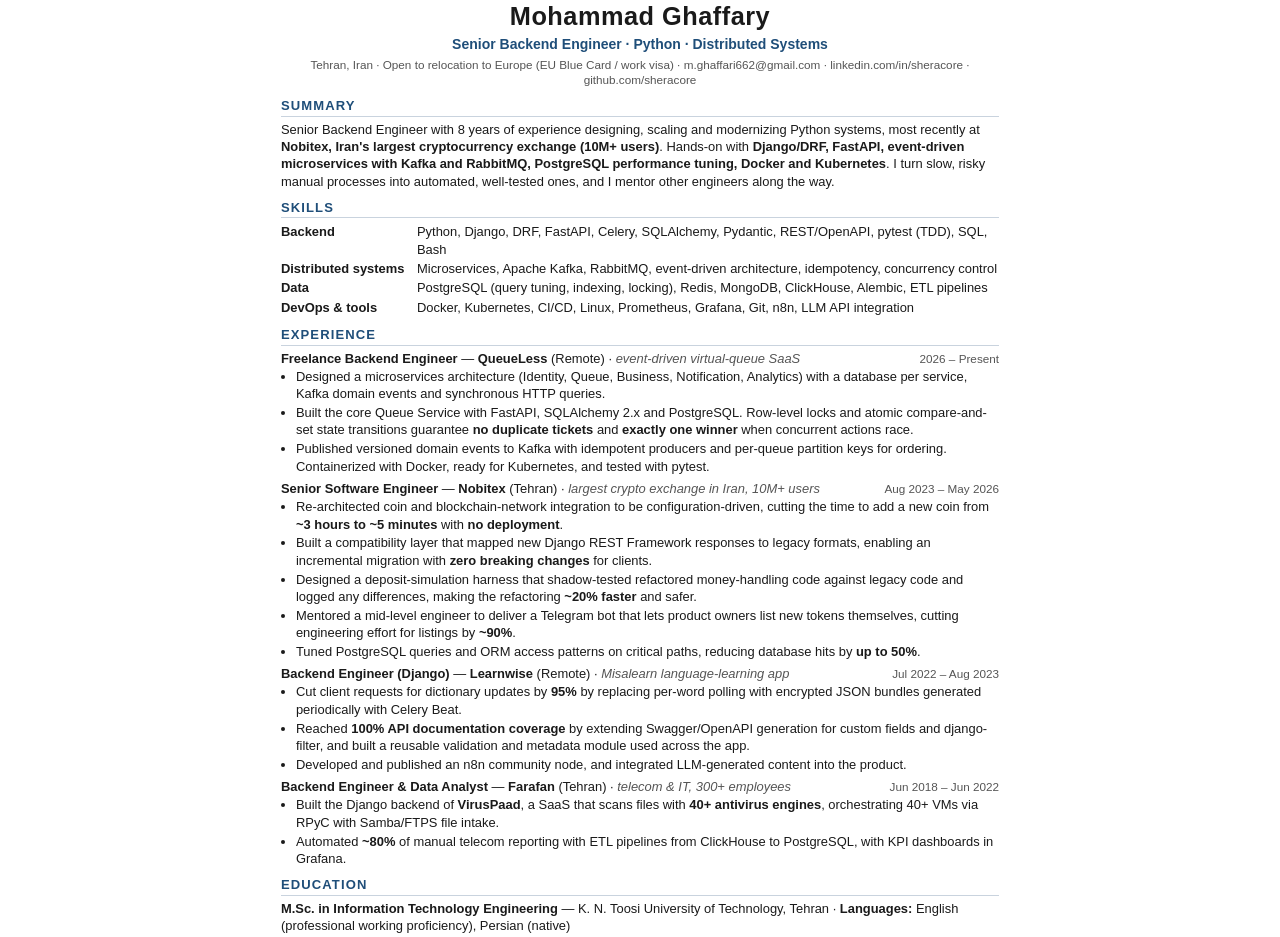
==== resume/resume.html @ 168a5211 "Remove JobFinder project from resume Co-Authored-By: Claude Opus 5.5 <noreply@anthropic.com> Claude-" ====
<!doctype html>
<html lang="en">
<head>
<meta charset="utf-8">
<meta name="viewport" content="width=device-width, initial-scale=1">
<title>Mohammad Ghaffary – Resume</title>
<style>
  @page { size: A4; margin: 10mm 12mm; }
  :root { --ink:#1a1a1a; --muted:#555; --accent:#1f4e79; --rule:#c9d3de; }
  * { box-sizing: border-box; }
  body { font-family: "Helvetica Neue", Arial, "Liberation Sans", sans-serif; color: var(--ink);
         font-size: 9.7pt; line-height: 1.34; margin: 0; background: #fff; }
  .page { max-width: 190mm; margin: 0 auto; }
  header { text-align: center; margin-bottom: 4px; }
  h1 { font-size: 19pt; margin: 0; letter-spacing: .5px; }
  .headline { font-size: 10.5pt; color: var(--accent); font-weight: 600; margin: 1px 0 3px; }
  .contact { font-size: 8.8pt; color: var(--muted); }
  .contact a { color: var(--muted); text-decoration: none; }
  h2 { font-size: 9.8pt; text-transform: uppercase; letter-spacing: 1.1px; color: var(--accent);
       border-bottom: 1.1px solid var(--rule); padding-bottom: 1px; margin: 9px 0 4px; }
  p { margin: 0 0 3px; }
  .job { margin-bottom: 5px; }
  .job-head { display: flex; justify-content: space-between; align-items: baseline; gap: 8px; }
  .role { font-weight: 700; }
  .org { font-weight: 600; }
  .context { color: var(--muted); font-style: italic; }
  .when { color: var(--muted); font-size: 8.8pt; white-space: nowrap; }
  ul { margin: 1px 0 1px 15px; padding: 0; }
  li { margin: 0 0 1.5px; }
  table.skills { border-collapse: collapse; width: 100%; }
  table.skills td { padding: 1px 0; vertical-align: top; }
  table.skills td:first-child { width: 36mm; font-weight: 600; }
</style>
</head>
<body>
<div class="page">

<header>
  <h1>Mohammad Ghaffary</h1>
  <div class="headline">Senior Backend Engineer &middot; Python &middot; Distributed Systems</div>
  <div class="contact">
    Tehran, Iran &middot; Open to relocation to Europe (EU Blue Card / work visa) &middot;
    <a href="mailto:m.ghaffari662@gmail.com">m.ghaffari662@gmail.com</a> &middot;
    <a href="https://www.linkedin.com/in/sheracore/">linkedin.com/in/sheracore</a> &middot;
    <a href="https://github.com/sheracore">github.com/sheracore</a>
  </div>
</header>

<h2>Summary</h2>
<p>
Senior Backend Engineer with 8 years of experience designing, scaling and modernizing Python systems, most recently at
<b>Nobitex, Iran's largest cryptocurrency exchange (10M+ users)</b>. Hands-on with <b>Django/DRF, FastAPI, event-driven
microservices with Kafka and RabbitMQ, PostgreSQL performance tuning, Docker and Kubernetes</b>. I turn slow, risky
manual processes into automated, well-tested ones, and I mentor other engineers along the way.
</p>

<h2>Skills</h2>
<table class="skills">
  <tr><td>Backend</td><td>Python, Django, DRF, FastAPI, Celery, SQLAlchemy, Pydantic, REST/OpenAPI, pytest (TDD), SQL, Bash</td></tr>
  <tr><td>Distributed systems</td><td>Microservices, Apache Kafka, RabbitMQ, event-driven architecture, idempotency, concurrency control</td></tr>
  <tr><td>Data</td><td>PostgreSQL (query tuning, indexing, locking), Redis, MongoDB, ClickHouse, Alembic, ETL pipelines</td></tr>
  <tr><td>DevOps &amp; tools</td><td>Docker, Kubernetes, CI/CD, Linux, Prometheus, Grafana, Git, n8n, LLM API integration</td></tr>
</table>

<h2>Experience</h2>

<div class="job">
  <div class="job-head"><div><span class="role">Freelance Backend Engineer</span> &mdash; <span class="org">QueueLess</span> (Remote) &middot; <span class="context">event-driven virtual-queue SaaS</span></div><div class="when">2026 &ndash; Present</div></div>
  <ul>
    <li>Designed a microservices architecture (Identity, Queue, Business, Notification, Analytics) with a database per service, Kafka domain events and synchronous HTTP queries.</li>
    <li>Built the core Queue Service with FastAPI, SQLAlchemy 2.x and PostgreSQL. Row-level locks and atomic compare-and-set state transitions guarantee <b>no duplicate tickets</b> and <b>exactly one winner</b> when concurrent actions race.</li>
    <li>Published versioned domain events to Kafka with idempotent producers and per-queue partition keys for ordering. Containerized with Docker, ready for Kubernetes, and tested with pytest.</li>
  </ul>
</div>

<div class="job">
  <div class="job-head"><div><span class="role">Senior Software Engineer</span> &mdash; <span class="org">Nobitex</span> (Tehran) &middot; <span class="context">largest crypto exchange in Iran, 10M+ users</span></div><div class="when">Aug 2023 &ndash; May 2026</div></div>
  <ul>
    <li>Re-architected coin and blockchain-network integration to be configuration-driven, cutting the time to add a new coin from <b>~3 hours to ~5 minutes</b> with <b>no deployment</b>.</li>
    <li>Built a compatibility layer that mapped new Django REST Framework responses to legacy formats, enabling an incremental migration with <b>zero breaking changes</b> for clients.</li>
    <li>Designed a deposit-simulation harness that shadow-tested refactored money-handling code against legacy code and logged any differences, making the refactoring <b>~20% faster</b> and safer.</li>
    <li>Mentored a mid-level engineer to deliver a Telegram bot that lets product owners list new tokens themselves, cutting engineering effort for listings by <b>~90%</b>.</li>
    <li>Tuned PostgreSQL queries and ORM access patterns on critical paths, reducing database hits by <b>up to 50%</b>.</li>
  </ul>
</div>

<div class="job">
  <div class="job-head"><div><span class="role">Backend Engineer (Django)</span> &mdash; <span class="org">Learnwise</span> (Remote) &middot; <span class="context">Misalearn language-learning app</span></div><div class="when">Jul 2022 &ndash; Aug 2023</div></div>
  <ul>
    <li>Cut client requests for dictionary updates by <b>95%</b> by replacing per-word polling with encrypted JSON bundles generated periodically with Celery Beat.</li>
    <li>Reached <b>100% API documentation coverage</b> by extending Swagger/OpenAPI generation for custom fields and django-filter, and built a reusable validation and metadata module used across the app.</li>
    <li>Developed and published an n8n community node, and integrated LLM-generated content into the product.</li>
  </ul>
</div>

<div class="job">
  <div class="job-head"><div><span class="role">Backend Engineer &amp; Data Analyst</span> &mdash; <span class="org">Farafan</span> (Tehran) &middot; <span class="context">telecom &amp; IT, 300+ employees</span></div><div class="when">Jun 2018 &ndash; Jun 2022</div></div>
  <ul>
    <li>Built the Django backend of <b>VirusPaad</b>, a SaaS that scans files with <b>40+ antivirus engines</b>, orchestrating 40+ VMs via RPyC with Samba/FTPS file intake.</li>
    <li>Automated <b>~80%</b> of manual telecom reporting with ETL pipelines from ClickHouse to PostgreSQL, with KPI dashboards in Grafana.</li>
  </ul>
</div>

<h2>Education</h2>
<p><b>M.Sc. in Information Technology Engineering</b> &mdash; K. N. Toosi University of Technology, Tehran &middot; <b>Languages:</b> English (professional working proficiency), Persian (native)</p>

</div>
</body>
</html>
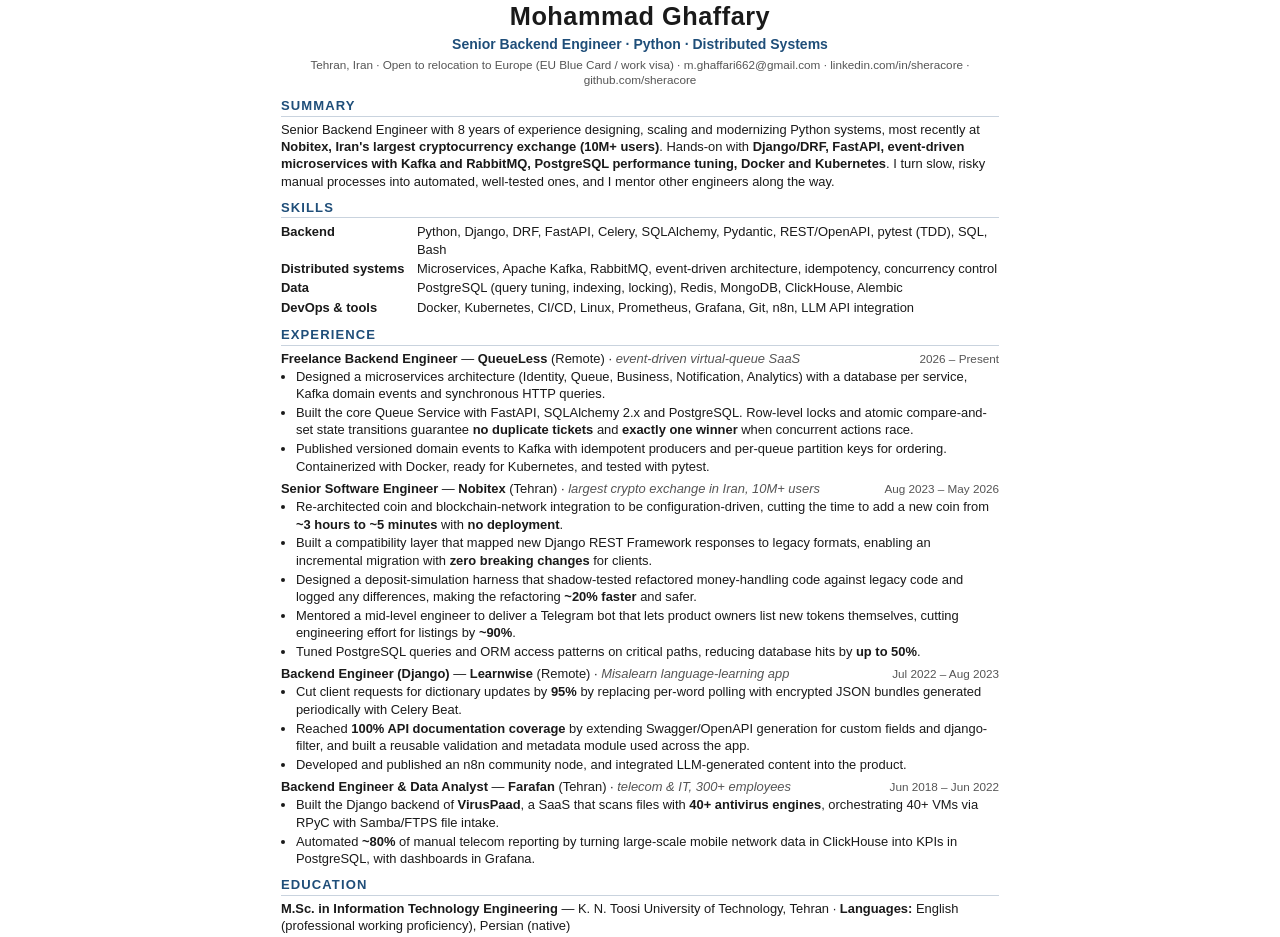
==== commit 7f96fcbd: "Remove ETL pipeline mentions from resume Co-Authored-By: Claude Opus 5.5 <noreply@anthropic.com> Cla" ====
--- a/resume/resume.html
+++ b/resume/resume.html
@@ -58,7 +58,7 @@
 <table class="skills">
   <tr><td>Backend</td><td>Python, Django, DRF, FastAPI, Celery, SQLAlchemy, Pydantic, REST/OpenAPI, pytest (TDD), SQL, Bash</td></tr>
   <tr><td>Distributed systems</td><td>Microservices, Apache Kafka, RabbitMQ, event-driven architecture, idempotency, concurrency control</td></tr>
-  <tr><td>Data</td><td>PostgreSQL (query tuning, indexing, locking), Redis, MongoDB, ClickHouse, Alembic, ETL pipelines</td></tr>
+  <tr><td>Data</td><td>PostgreSQL (query tuning, indexing, locking), Redis, MongoDB, ClickHouse, Alembic</td></tr>
   <tr><td>DevOps &amp; tools</td><td>Docker, Kubernetes, CI/CD, Linux, Prometheus, Grafana, Git, n8n, LLM API integration</td></tr>
 </table>
 
@@ -97,7 +97,7 @@
   <div class="job-head"><div><span class="role">Backend Engineer &amp; Data Analyst</span> &mdash; <span class="org">Farafan</span> (Tehran) &middot; <span class="context">telecom &amp; IT, 300+ employees</span></div><div class="when">Jun 2018 &ndash; Jun 2022</div></div>
   <ul>
     <li>Built the Django backend of <b>VirusPaad</b>, a SaaS that scans files with <b>40+ antivirus engines</b>, orchestrating 40+ VMs via RPyC with Samba/FTPS file intake.</li>
-    <li>Automated <b>~80%</b> of manual telecom reporting with ETL pipelines from ClickHouse to PostgreSQL, with KPI dashboards in Grafana.</li>
+    <li>Automated <b>~80%</b> of manual telecom reporting by turning large-scale mobile network data in ClickHouse into KPIs in PostgreSQL, with dashboards in Grafana.</li>
   </ul>
 </div>
 
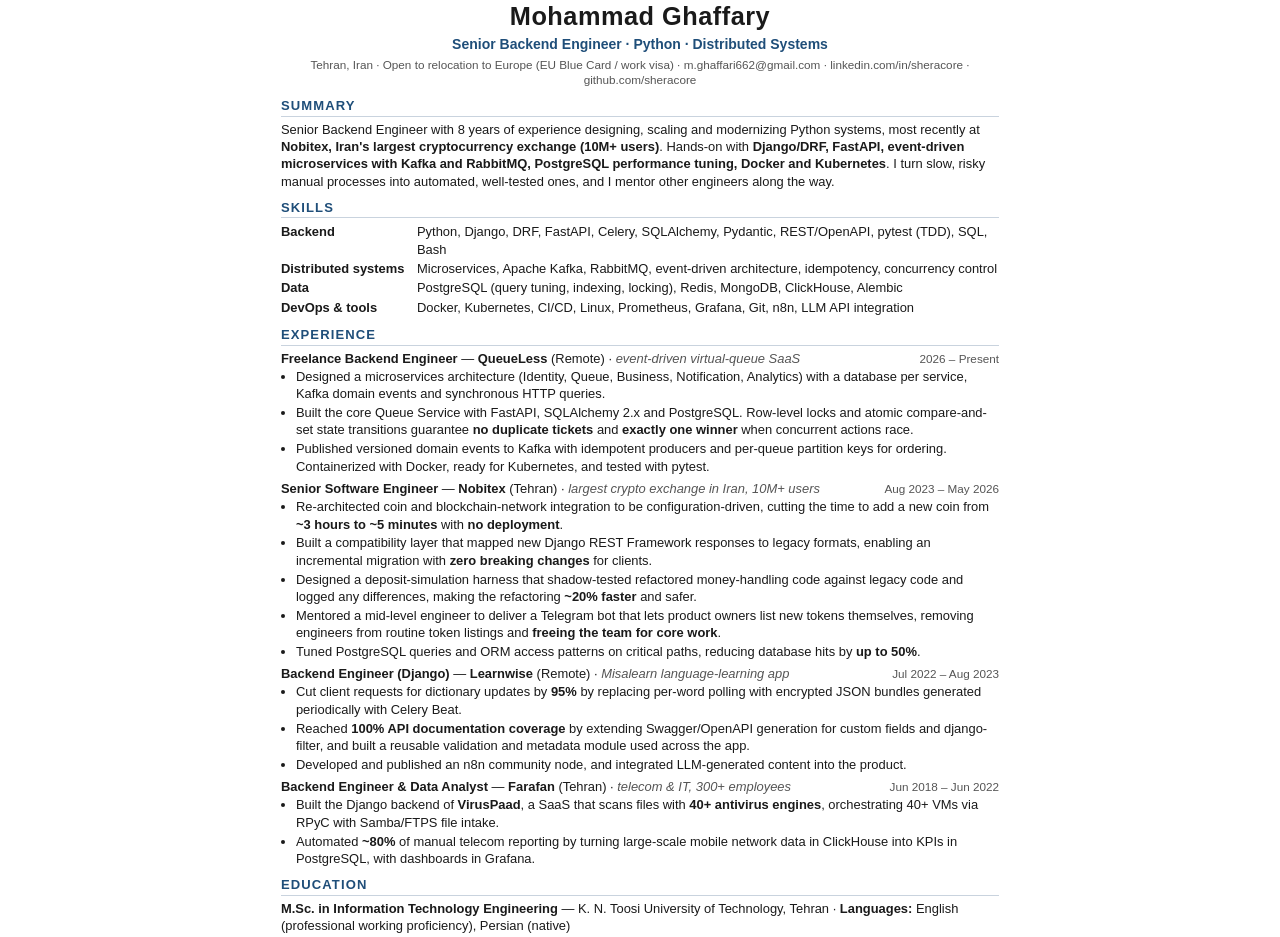
==== commit 2f257660: "Replace 90% token-listing figure with a qualitative outcome Co-Authored-By: Claude Opus 5.5 <noreply" ====
--- a/resume/resume.html
+++ b/resume/resume.html
@@ -79,7 +79,7 @@
     <li>Re-architected coin and blockchain-network integration to be configuration-driven, cutting the time to add a new coin from <b>~3 hours to ~5 minutes</b> with <b>no deployment</b>.</li>
     <li>Built a compatibility layer that mapped new Django REST Framework responses to legacy formats, enabling an incremental migration with <b>zero breaking changes</b> for clients.</li>
     <li>Designed a deposit-simulation harness that shadow-tested refactored money-handling code against legacy code and logged any differences, making the refactoring <b>~20% faster</b> and safer.</li>
-    <li>Mentored a mid-level engineer to deliver a Telegram bot that lets product owners list new tokens themselves, cutting engineering effort for listings by <b>~90%</b>.</li>
+    <li>Mentored a mid-level engineer to deliver a Telegram bot that lets product owners list new tokens themselves, removing engineers from routine token listings and <b>freeing the team for core work</b>.</li>
     <li>Tuned PostgreSQL queries and ORM access patterns on critical paths, reducing database hits by <b>up to 50%</b>.</li>
   </ul>
 </div>
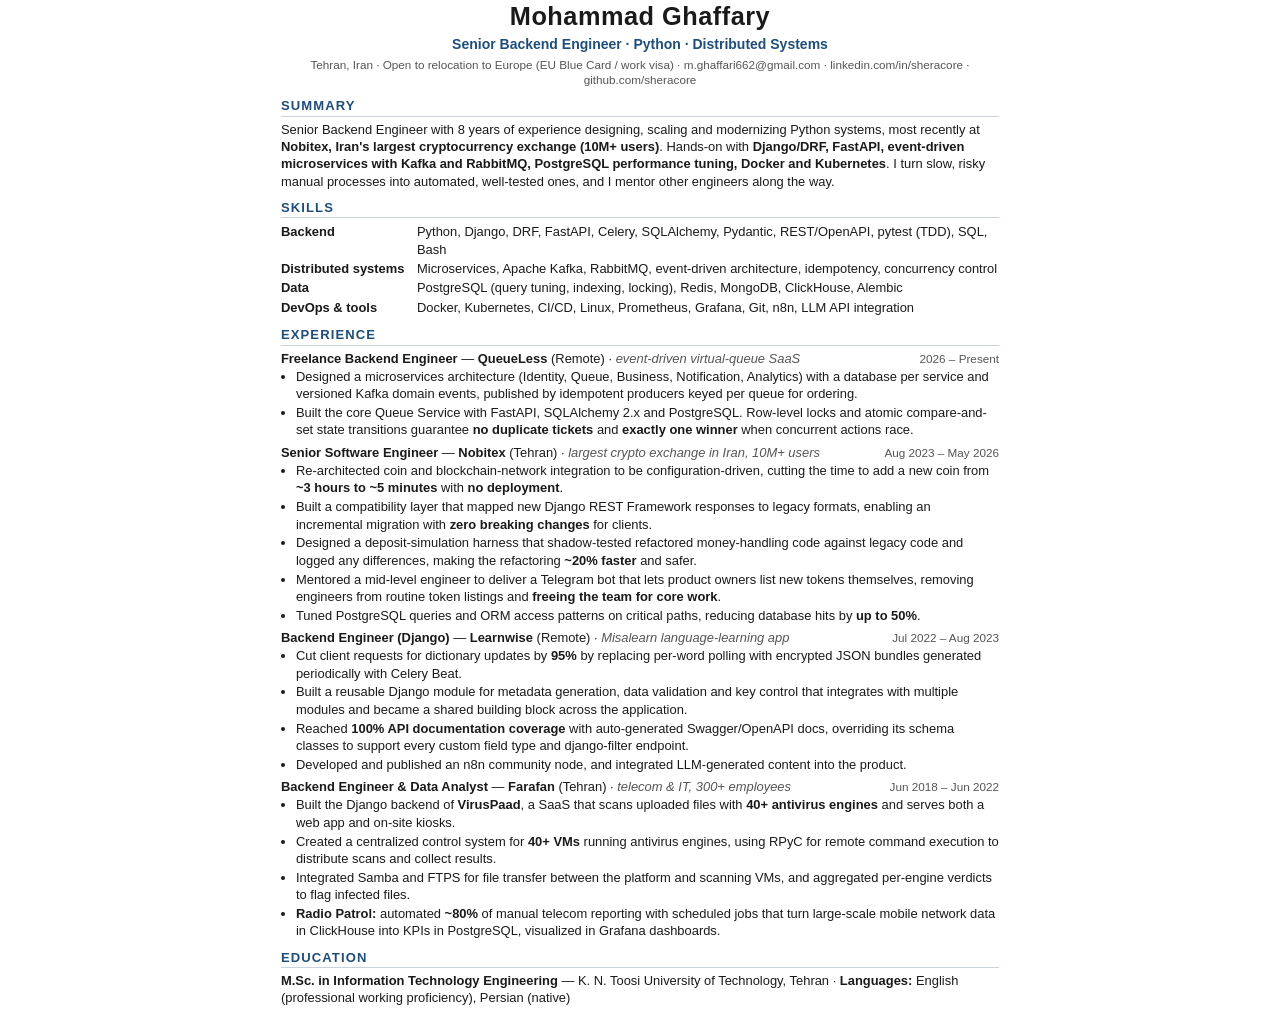
==== commit dbd4242f: "Rebalance resume: one fewer QueueLess bullet, more Learnwise and Farafan detail Co-Authored-By: Clau" ====
--- a/resume/resume.html
+++ b/resume/resume.html
@@ -67,9 +67,8 @@
 <div class="job">
   <div class="job-head"><div><span class="role">Freelance Backend Engineer</span> &mdash; <span class="org">QueueLess</span> (Remote) &middot; <span class="context">event-driven virtual-queue SaaS</span></div><div class="when">2026 &ndash; Present</div></div>
   <ul>
-    <li>Designed a microservices architecture (Identity, Queue, Business, Notification, Analytics) with a database per service, Kafka domain events and synchronous HTTP queries.</li>
+    <li>Designed a microservices architecture (Identity, Queue, Business, Notification, Analytics) with a database per service and versioned Kafka domain events, published by idempotent producers keyed per queue for ordering.</li>
     <li>Built the core Queue Service with FastAPI, SQLAlchemy 2.x and PostgreSQL. Row-level locks and atomic compare-and-set state transitions guarantee <b>no duplicate tickets</b> and <b>exactly one winner</b> when concurrent actions race.</li>
-    <li>Published versioned domain events to Kafka with idempotent producers and per-queue partition keys for ordering. Containerized with Docker, ready for Kubernetes, and tested with pytest.</li>
   </ul>
 </div>
 
@@ -88,7 +87,8 @@
   <div class="job-head"><div><span class="role">Backend Engineer (Django)</span> &mdash; <span class="org">Learnwise</span> (Remote) &middot; <span class="context">Misalearn language-learning app</span></div><div class="when">Jul 2022 &ndash; Aug 2023</div></div>
   <ul>
     <li>Cut client requests for dictionary updates by <b>95%</b> by replacing per-word polling with encrypted JSON bundles generated periodically with Celery Beat.</li>
-    <li>Reached <b>100% API documentation coverage</b> by extending Swagger/OpenAPI generation for custom fields and django-filter, and built a reusable validation and metadata module used across the app.</li>
+    <li>Built a reusable Django module for metadata generation, data validation and key control that integrates with multiple modules and became a shared building block across the application.</li>
+    <li>Reached <b>100% API documentation coverage</b> with auto-generated Swagger/OpenAPI docs, overriding its schema classes to support every custom field type and django-filter endpoint.</li>
     <li>Developed and published an n8n community node, and integrated LLM-generated content into the product.</li>
   </ul>
 </div>
@@ -96,8 +96,10 @@
 <div class="job">
   <div class="job-head"><div><span class="role">Backend Engineer &amp; Data Analyst</span> &mdash; <span class="org">Farafan</span> (Tehran) &middot; <span class="context">telecom &amp; IT, 300+ employees</span></div><div class="when">Jun 2018 &ndash; Jun 2022</div></div>
   <ul>
-    <li>Built the Django backend of <b>VirusPaad</b>, a SaaS that scans files with <b>40+ antivirus engines</b>, orchestrating 40+ VMs via RPyC with Samba/FTPS file intake.</li>
-    <li>Automated <b>~80%</b> of manual telecom reporting by turning large-scale mobile network data in ClickHouse into KPIs in PostgreSQL, with dashboards in Grafana.</li>
+    <li>Built the Django backend of <b>VirusPaad</b>, a SaaS that scans uploaded files with <b>40+ antivirus engines</b> and serves both a web app and on-site kiosks.</li>
+    <li>Created a centralized control system for <b>40+ VMs</b> running antivirus engines, using RPyC for remote command execution to distribute scans and collect results.</li>
+    <li>Integrated Samba and FTPS for file transfer between the platform and scanning VMs, and aggregated per-engine verdicts to flag infected files.</li>
+    <li><b>Radio Patrol:</b> automated <b>~80%</b> of manual telecom reporting with scheduled jobs that turn large-scale mobile network data in ClickHouse into KPIs in PostgreSQL, visualized in Grafana dashboards.</li>
   </ul>
 </div>
 
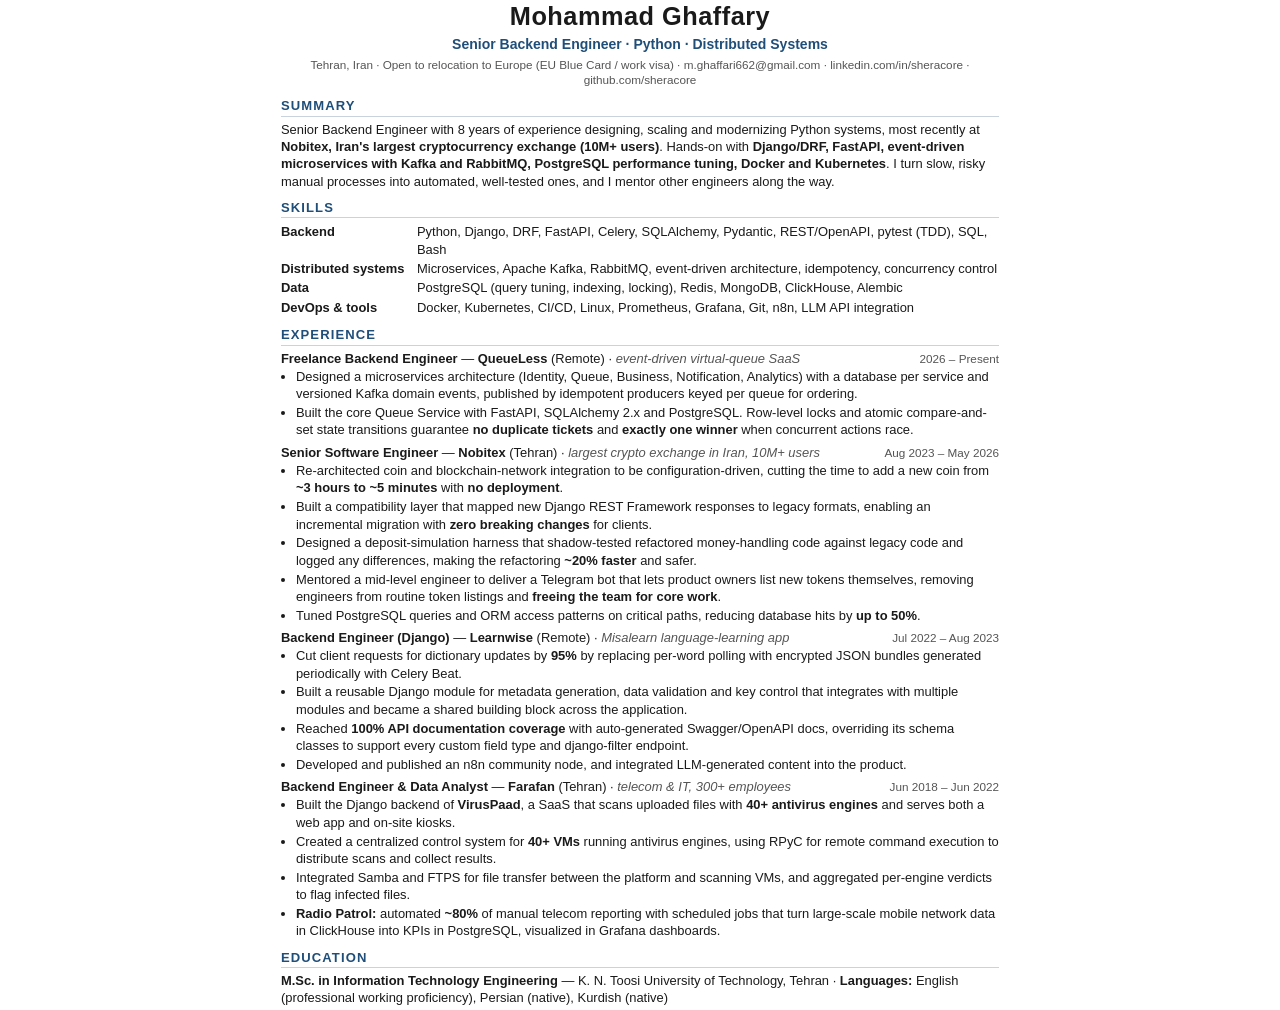
==== commit 7a09b6b8: "Add Kurdish (native) to resume languages Co-Authored-By: Claude Opus 5.5 <noreply@anthropic.com> Cla" ====
--- a/resume/resume.html
+++ b/resume/resume.html
@@ -104,7 +104,7 @@
 </div>
 
 <h2>Education</h2>
-<p><b>M.Sc. in Information Technology Engineering</b> &mdash; K. N. Toosi University of Technology, Tehran &middot; <b>Languages:</b> English (professional working proficiency), Persian (native)</p>
+<p><b>M.Sc. in Information Technology Engineering</b> &mdash; K. N. Toosi University of Technology, Tehran &middot; <b>Languages:</b> English (professional working proficiency), Persian (native), Kurdish (native)</p>
 
 </div>
 </body>
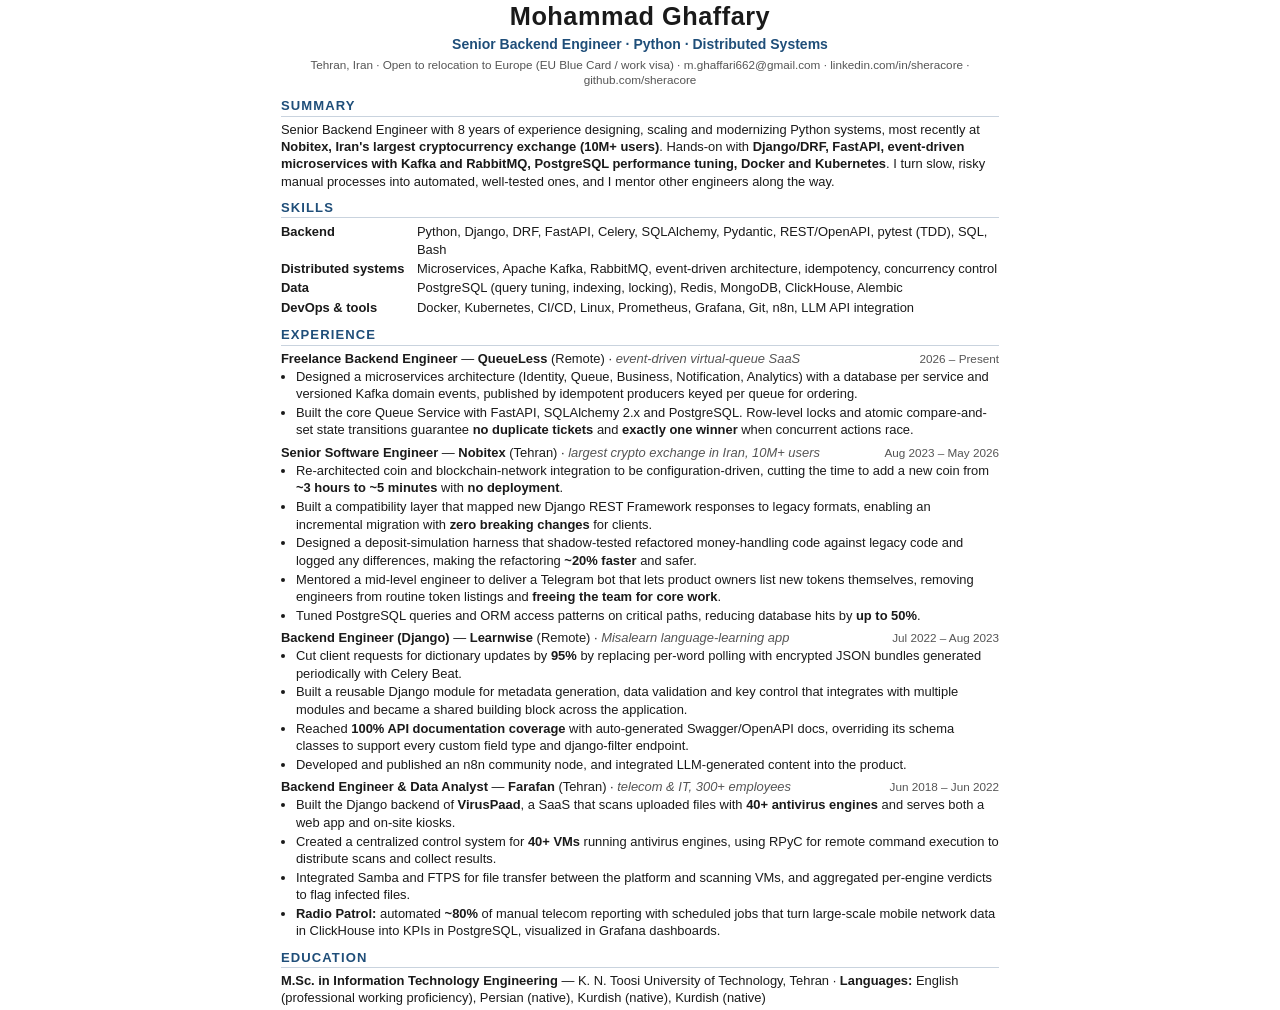
==== commit cedc0ff8: "Add Kurdish as a native language on resume Co-Authored-By: Claude Opus 5.5 <noreply@anthropic.com> C" ====
--- a/resume/resume.html
+++ b/resume/resume.html
@@ -104,7 +104,7 @@
 </div>
 
 <h2>Education</h2>
-<p><b>M.Sc. in Information Technology Engineering</b> &mdash; K. N. Toosi University of Technology, Tehran &middot; <b>Languages:</b> English (professional working proficiency), Persian (native), Kurdish (native)</p>
+<p><b>M.Sc. in Information Technology Engineering</b> &mdash; K. N. Toosi University of Technology, Tehran &middot; <b>Languages:</b> English (professional working proficiency), Persian (native), Kurdish (native), Kurdish (native)</p>
 
 </div>
 </body>
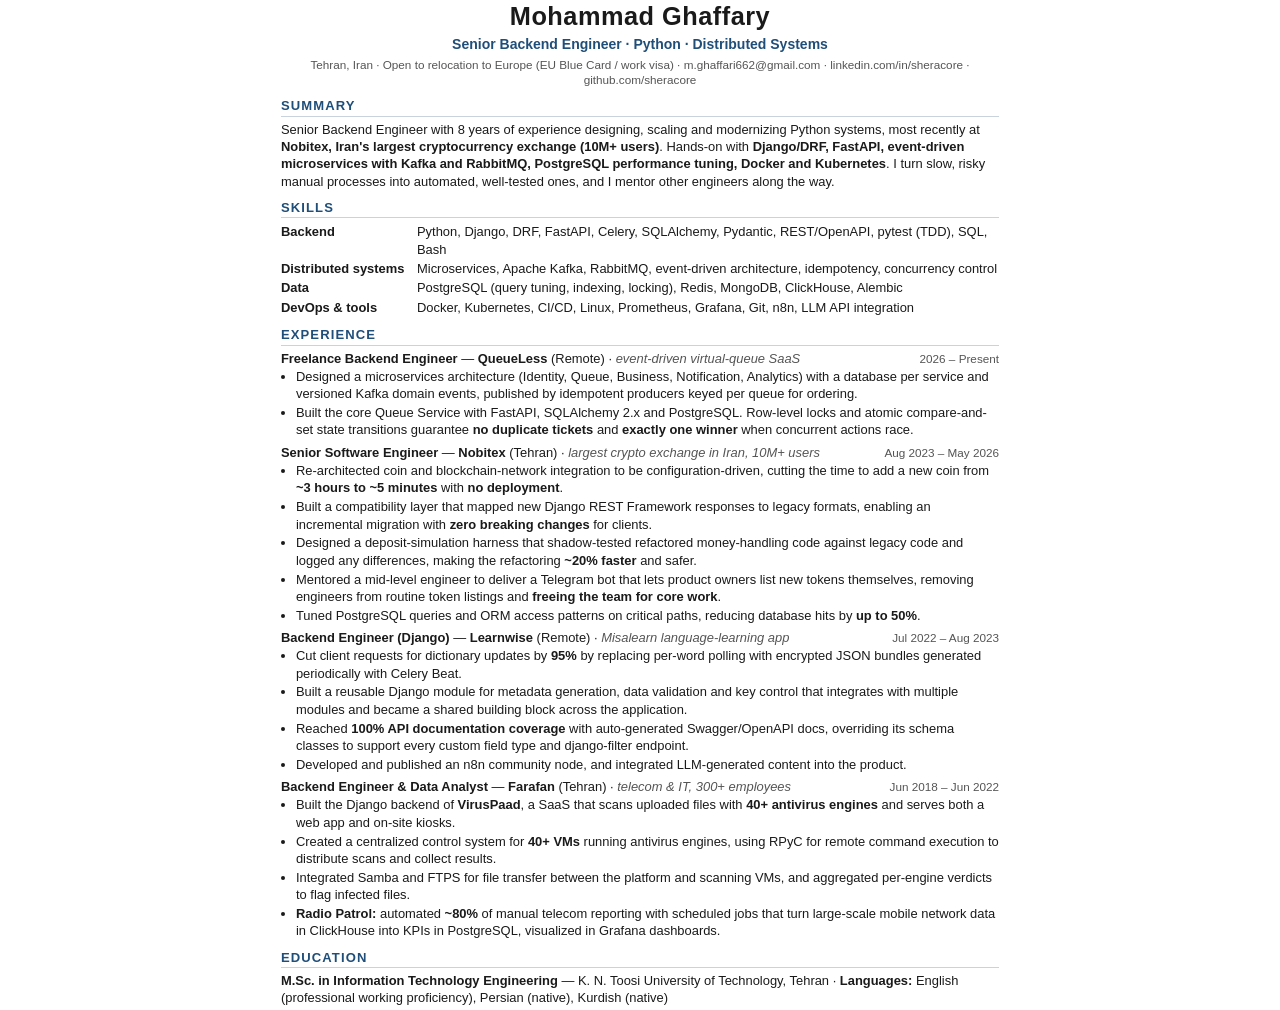
==== commit 7374e7e9: "Fix duplicated Kurdish entry on resume Co-Authored-By: Claude Opus 5.5 <noreply@anthropic.com> Claud" ====
--- a/resume/resume.html
+++ b/resume/resume.html
@@ -104,7 +104,7 @@
 </div>
 
 <h2>Education</h2>
-<p><b>M.Sc. in Information Technology Engineering</b> &mdash; K. N. Toosi University of Technology, Tehran &middot; <b>Languages:</b> English (professional working proficiency), Persian (native), Kurdish (native), Kurdish (native)</p>
+<p><b>M.Sc. in Information Technology Engineering</b> &mdash; K. N. Toosi University of Technology, Tehran &middot; <b>Languages:</b> English (professional working proficiency), Persian (native), Kurdish (native)</p>
 
 </div>
 </body>
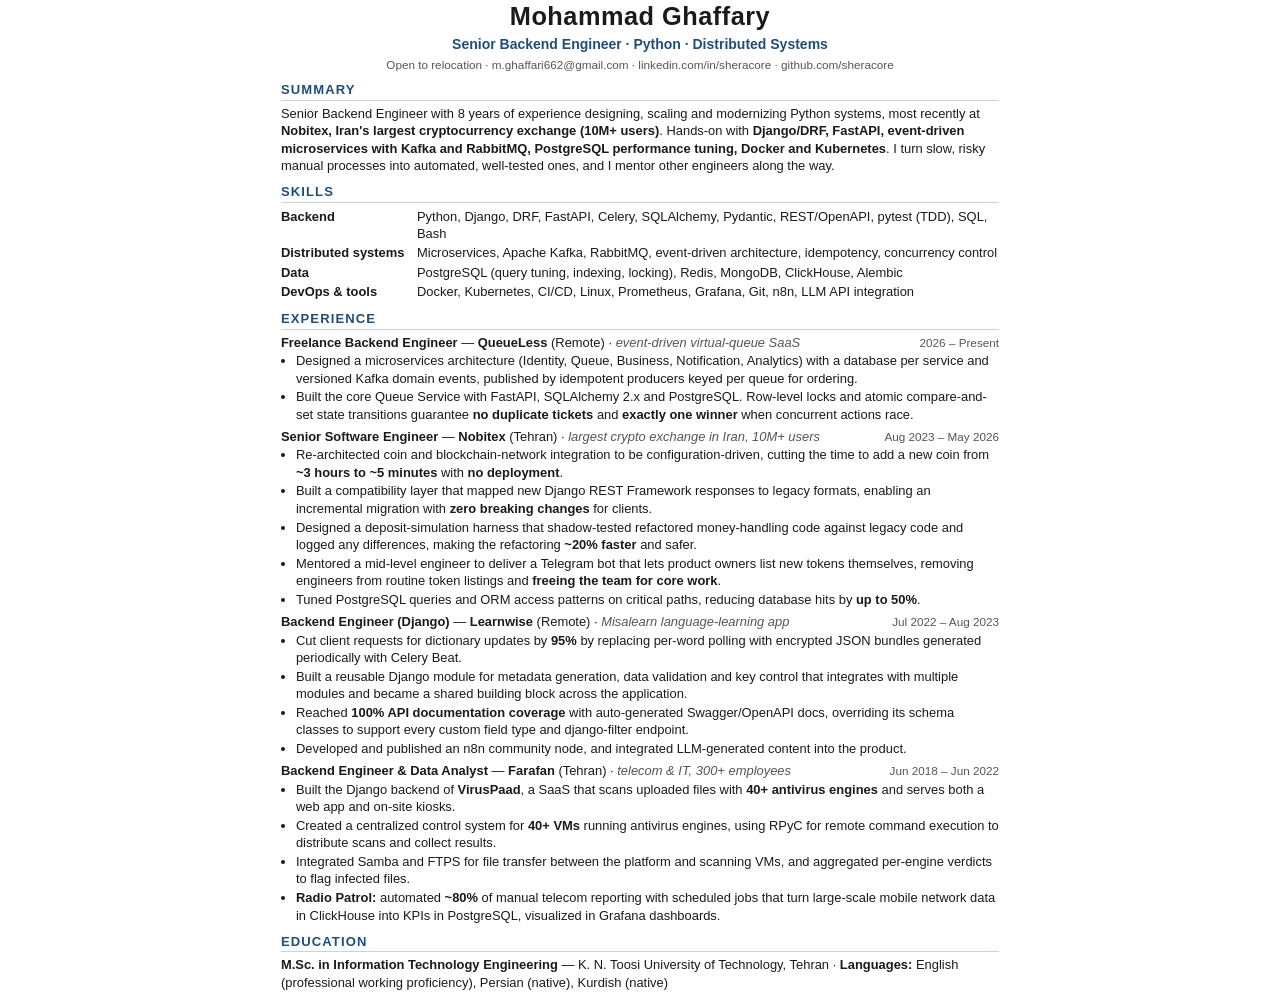
==== commit 6b6dc8a3: "Simplify resume contact line Co-Authored-By: Claude Opus 5.5 <noreply@anthropic.com> Claude-Session:" ====
--- a/resume/resume.html
+++ b/resume/resume.html
@@ -39,7 +39,7 @@
   <h1>Mohammad Ghaffary</h1>
   <div class="headline">Senior Backend Engineer &middot; Python &middot; Distributed Systems</div>
   <div class="contact">
-    Tehran, Iran &middot; Open to relocation to Europe (EU Blue Card / work visa) &middot;
+    Open to relocation &middot;
     <a href="mailto:m.ghaffari662@gmail.com">m.ghaffari662@gmail.com</a> &middot;
     <a href="https://www.linkedin.com/in/sheracore/">linkedin.com/in/sheracore</a> &middot;
     <a href="https://github.com/sheracore">github.com/sheracore</a>
